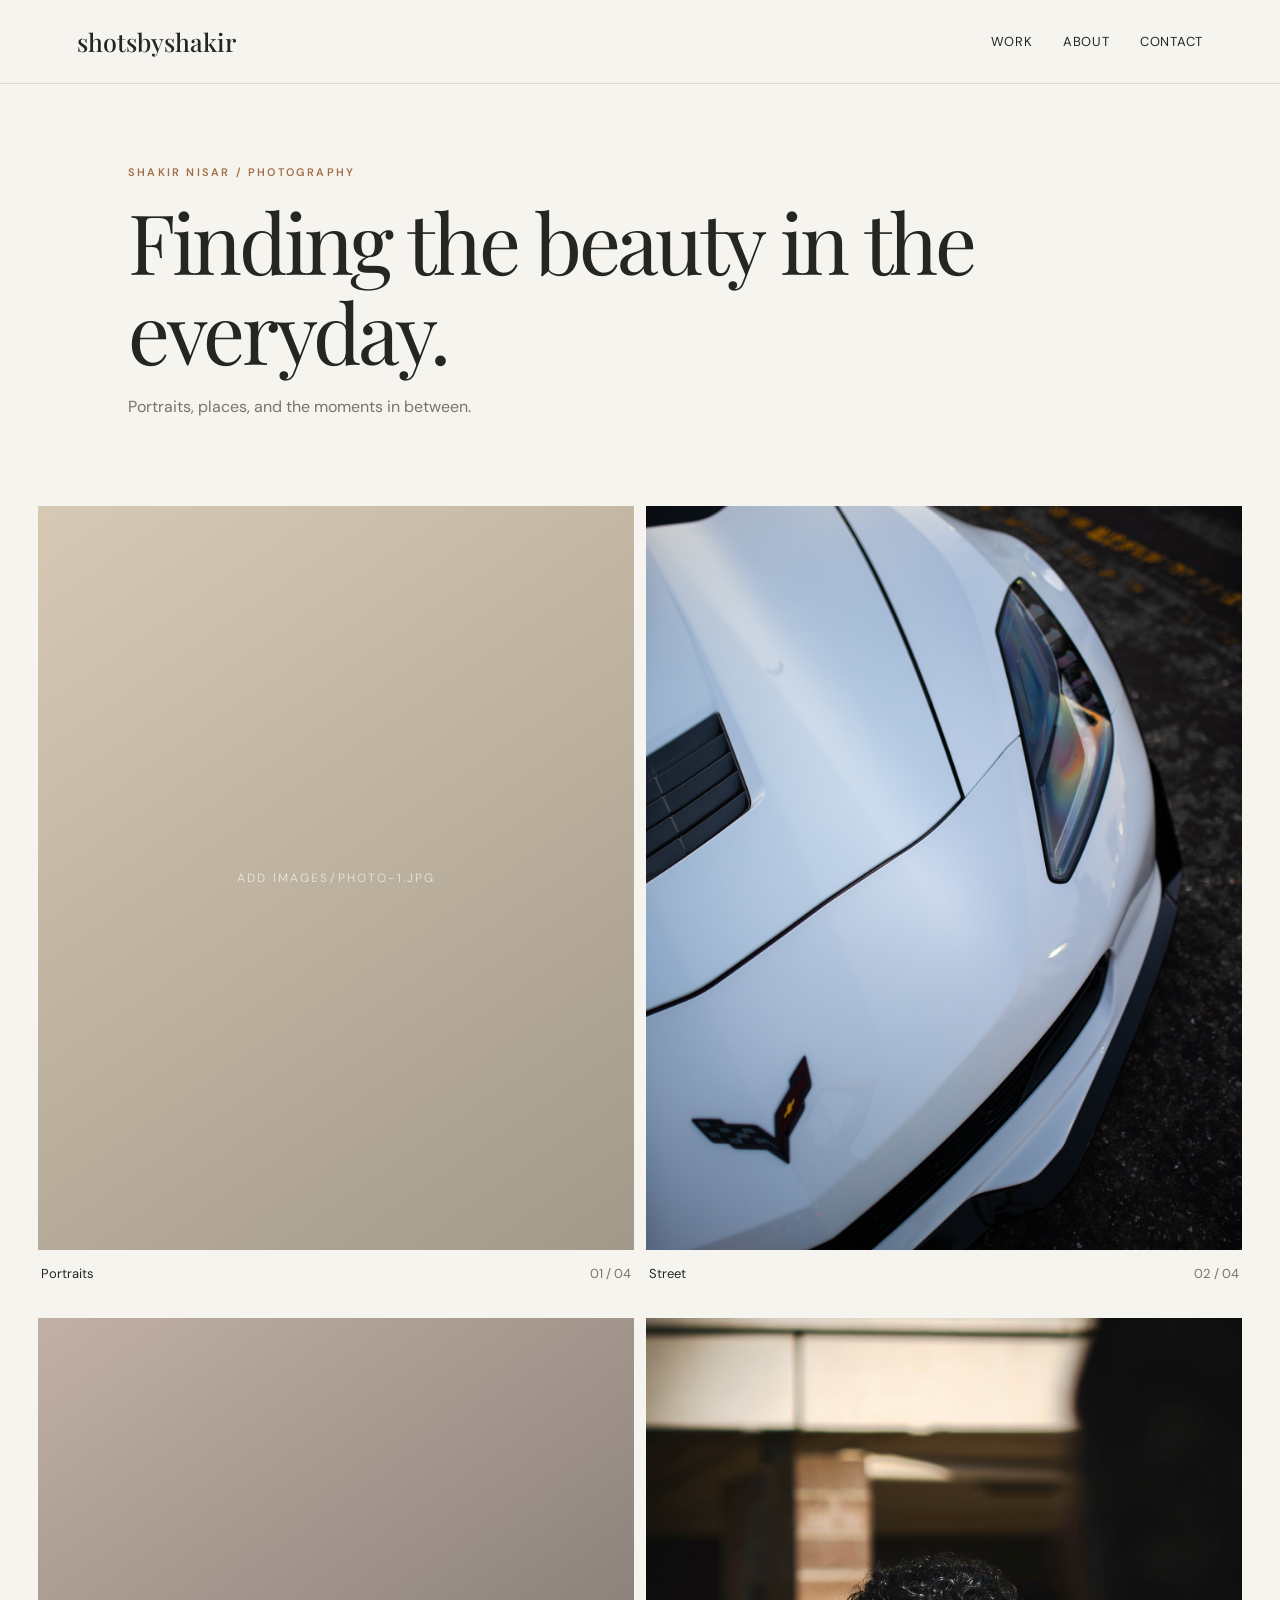
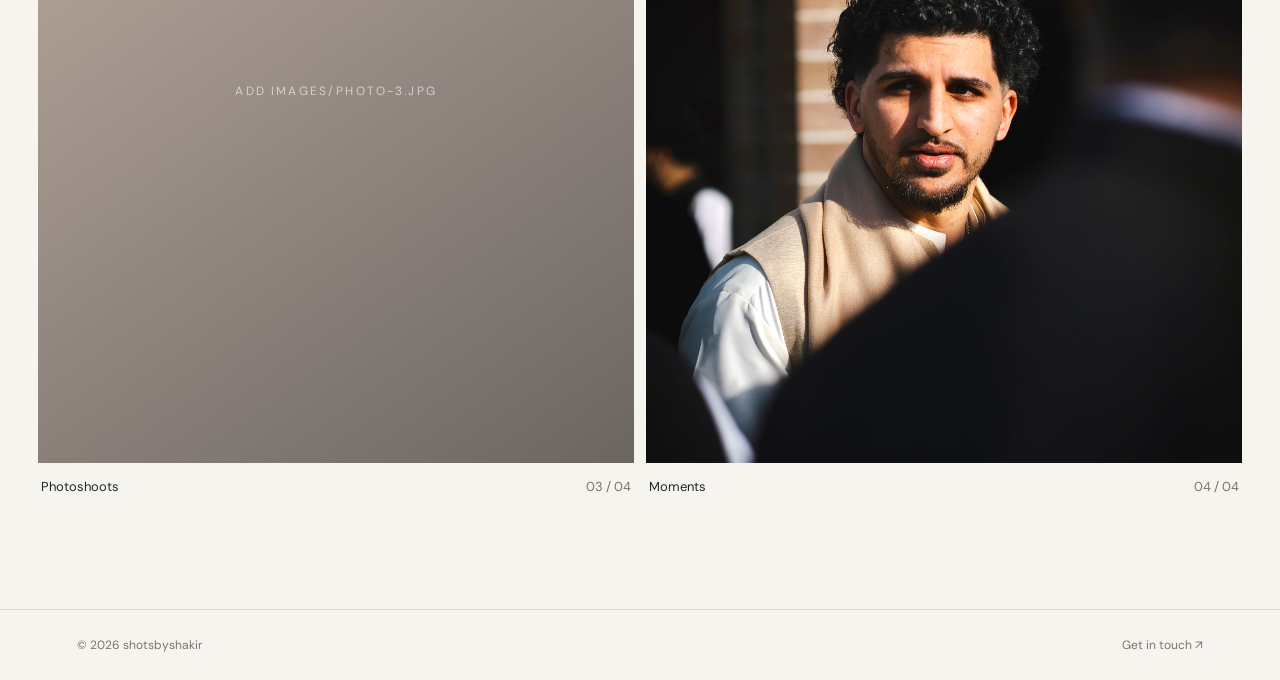
==== index.html @ bfca00ef "Add files via upload" ====
<!doctype html>
<html lang="en">
  <head>
    <meta charset="utf-8">
    <meta name="viewport" content="width=device-width, initial-scale=1">
    <meta name="description" content="Photography portfolio by Shakir Nisar.">
    <title>Work | shotsbyshakir</title>
    <link rel="stylesheet" href="style.css">
    <script src="script.js" defer></script>
  </head>
  <body>
    <header class="nav">
      <a class="logo" href="index.html">shotsbyshakir</a>
      <nav aria-label="Main navigation">
        <a href="index.html" aria-current="page">Work</a>
        <a href="about.html">About</a>
        <a href="contact.html">Contact</a>
      </nav>
    </header>
    <main>
      <section class="hero">
        <div>
          <p class="eyebrow">Shakir Nisar / Photography</p>
          <h1>Finding the beauty in the everyday.</h1>
          <p class="intro">Portraits, places, and the moments in between.</p>
        </div>
      </section>
      <section class="gallery" aria-label="Selected photographs">
        <figure class="photo-card">
          <div class="photo-frame">
            <span class="photo-placeholder">Add images/photo-1.jpg</span>
            <img src="images/photo-1.jpg" alt="Portrait photograph" loading="lazy">
          </div>
          <figcaption>
            <span>Portraits</span>
            <span>01 / 04</span>
          </figcaption>
        </figure>
        <figure class="photo-card">
          <div class="photo-frame">
            <span class="photo-placeholder">Add images/photo-2.jpg</span>
            <img src="images/photo-2.jpg" alt="Street photograph" loading="lazy">
          </div>
          <figcaption>
            <span>Street</span>
            <span>02 / 04</span>
          </figcaption>
        </figure>
        <figure class="photo-card">
          <div class="photo-frame">
            <span class="photo-placeholder">Add images/photo-3.jpg</span>
            <img src="images/photo-3.jpg" alt="Landscape photograph" loading="lazy">
          </div>
          <figcaption>
            <span>Photoshoots</span>
            <span>03 / 04</span>
          </figcaption>
        </figure>
        <figure class="photo-card">
          <div class="photo-frame">
            <span class="photo-placeholder">Add images/photo-4.jpg</span>
            <img src="images/photo-4.jpg" alt="Lifestyle photograph" loading="lazy">
          </div>
          <figcaption>
            <span>Moments</span>
            <span>04 / 04</span>
          </figcaption>
        </figure>
      </section>
    </main>
    <footer class="footer">
      <span>© 2026 shotsbyshakir</span>
      <a href="contact.html">Get in touch ↗</a>
    </footer>
  </body>
</html>
---- style.css ----
@import url('https://fonts.googleapis.com/css2?family=DM+Sans:wght@400;500;600&family=Playfair+Display:wght@400;500&display=swap');
:root {
  --ink: #252522;
  --muted: #77746e;
  --paper: #f6f4ef;
  --line: #dedbd4
}
* {
  box-sizing: border-box
}
html {
  scroll-behavior: smooth
}
body {
  margin: 0;
  background: var(--paper);
  color: var(--ink);
  font-family: 'DM Sans',Arial,sans-serif
}
a {
  color: inherit
}
img {
  display: block;
  max-width: 100%
}
.nav {
  height: 84px;
  display: flex;
  align-items: center;
  justify-content: space-between;
  padding: 0 max(24px,6vw);
  border-bottom: 1px solid var(--line);
  background: var(--paper)
}
.logo {
  font: 500 25px 'Playfair Display',Georgia,serif;
  text-decoration: none
}
.nav nav {
  display: flex;
  gap: 30px
}
.nav nav a {
  text-decoration: none;
  font-size: 13px;
  letter-spacing: .06em;
  text-transform: uppercase
}
.nav a:hover,.text-link:hover {
  color: #a46f48
}
.hero {
  min-height: 390px;
  display: flex;
  align-items: center;
  padding: 70px max(24px,10vw)
}
.eyebrow {
  text-transform: uppercase;
  letter-spacing: .2em;
  font-size: 11px;
  color: #a46f48;
  font-weight: 600
}
.hero h1,.page-title {
  font: 400 clamp(44px,6.5vw,88px)/1.08 'Playfair Display',Georgia,serif;
  letter-spacing: -.04em;
  max-width: 850px;
  margin: 17px 0
}
.intro {
  color: var(--muted);
  font-size: 16px;
  line-height: 1.7
}
.gallery {
  display: grid;
  grid-template-columns: repeat(2,minmax(0,1fr));
  gap: 12px;
  padding: 0 max(16px,3vw) 90px
}
.photo-card {
  margin: 0
}
.photo-frame {
  position: relative;
  aspect-ratio: 4/5;
  overflow: hidden;
  background: linear-gradient(145deg,#d7c9b4,#a3998a);
  display: grid;
  place-items: center
}
.photo-card:nth-child(2) .photo-frame {
  background: linear-gradient(145deg,#a9b1a4,#4d5953)
}
.photo-card:nth-child(3) .photo-frame {
  background: linear-gradient(145deg,#c1b0a4,#6b6562)
}
.photo-card:nth-child(4) .photo-frame {
  background: linear-gradient(145deg,#c4c4bc,#818883)
}
.photo-frame img {
  width: 100%;
  height: 100%;
  object-fit: cover;
  position: absolute;
  inset: 0
}
.photo-frame img:not([src]),.photo-frame img.is-missing {
  display: none
}
.photo-placeholder {
  text-align: center;
  color: #fff9;
  letter-spacing: .18em;
  text-transform: uppercase;
  font-size: 12px;
  padding: 20px
}
.photo-frame:has(img:not(.is-missing)) .photo-placeholder {
  display: none
}
figcaption {
  padding: 15px 3px 24px;
  display: flex;
  justify-content: space-between;
  gap: 12px;
  font-size: 13px
}
figcaption span:last-child {
  color: var(--muted)
}
.page {
  max-width: 1050px;
  min-height: calc(100vh - 180px);
  padding: 100px max(24px,6vw);
  margin: auto
}
.page-copy {
  max-width: 620px;
  line-height: 1.8;
  color: #57544f;
  font-size: 17px
}
.text-link {
  display: inline-block;
  margin-top: 25px;
  text-underline-offset: 5px
}
.contact-card {
  margin-top: 35px;
  border-top: 1px solid var(--line);
  padding-top: 25px
}
.contact-card a {
  font: 400 clamp(22px,4vw,42px) 'Playfair Display',Georgia,serif;
  text-underline-offset: 7px;
  overflow-wrap: anywhere
}
.footer {
  border-top: 1px solid var(--line);
  padding: 27px max(24px,6vw);
  display: flex;
  justify-content: space-between;
  gap: 20px;
  color: var(--muted);
  font-size: 12px
}
.footer a {
  text-decoration: none
}
@media(max-width:650px) {
  .nav {
    height: 70px
  }
  .logo {
    font-size: 20px
  }
  .nav nav {
    gap: 15px
  }
  .nav nav a {
    font-size: 11px
  }
  .hero {
    min-height: 350px
  }
  .gallery {
    grid-template-columns: 1fr
  }
  .page {
    padding-top: 70px
  }
  .footer {
    flex-direction: column
  }
}
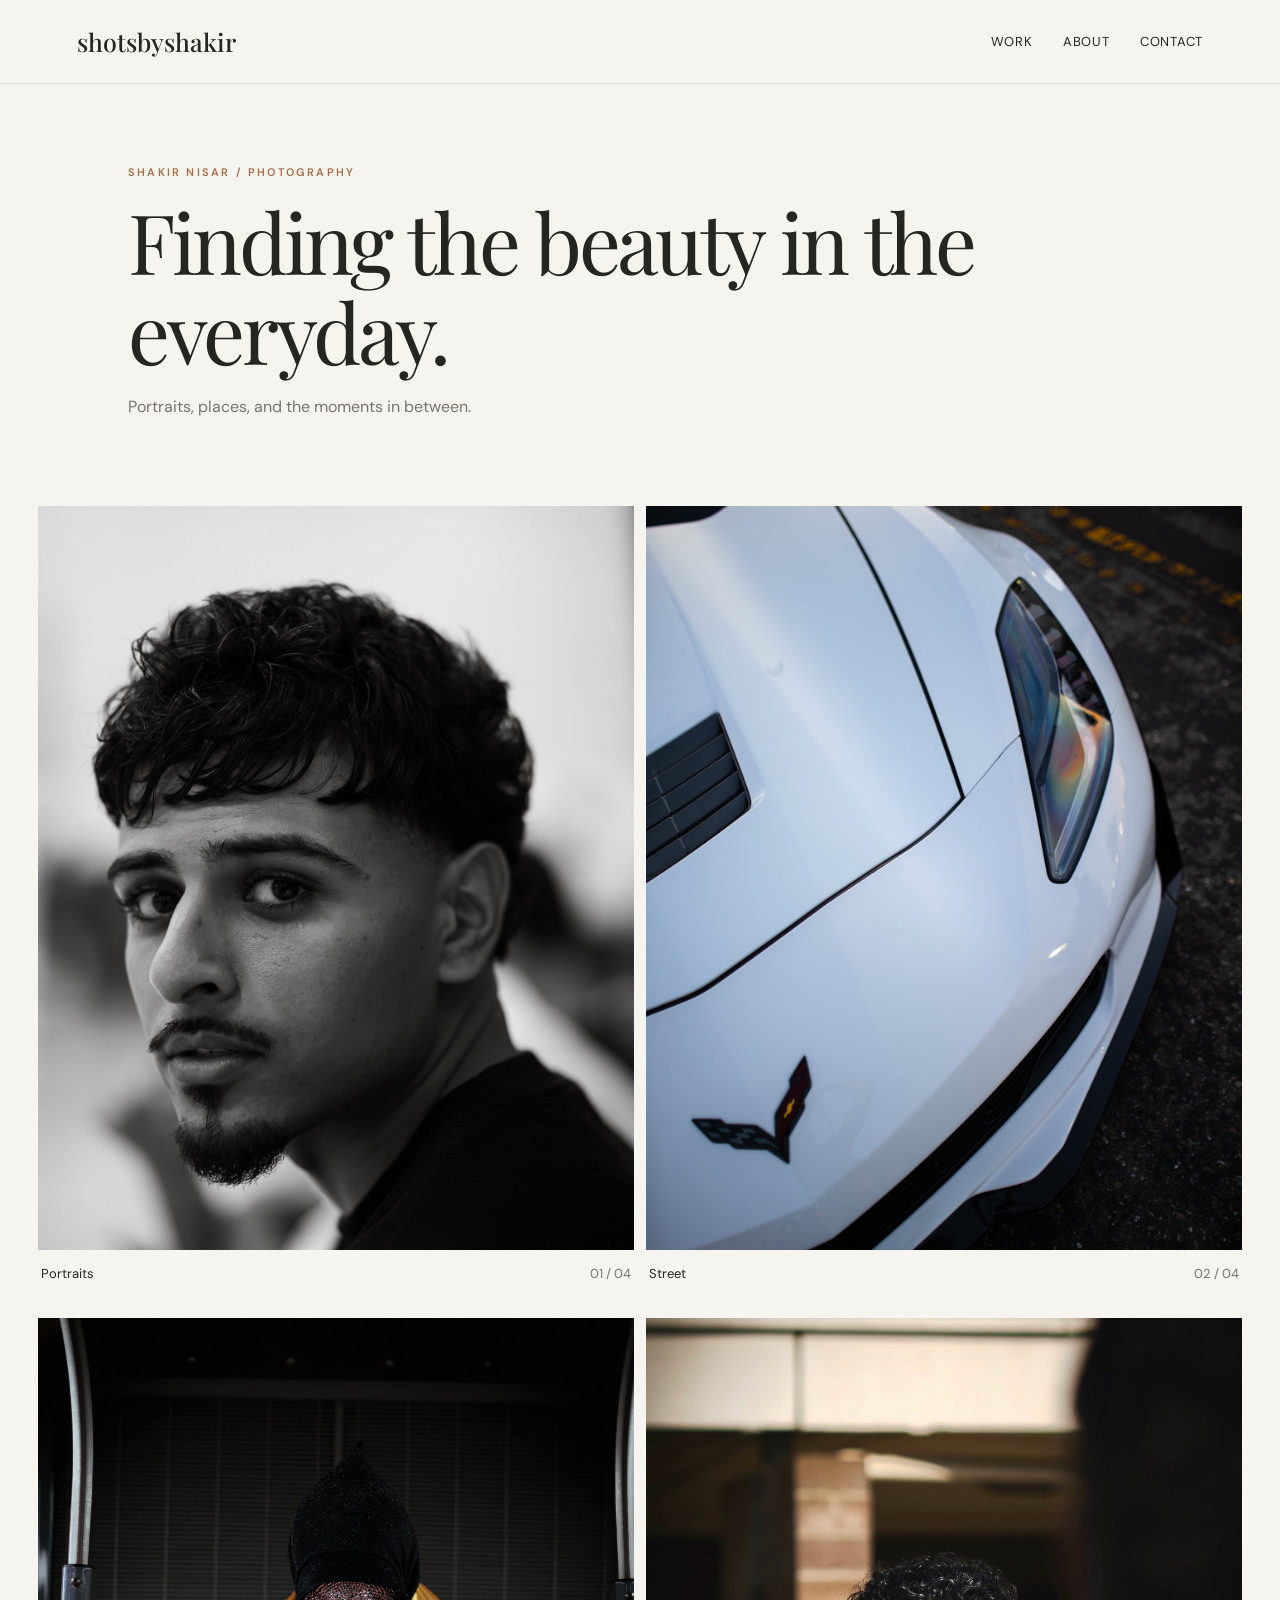
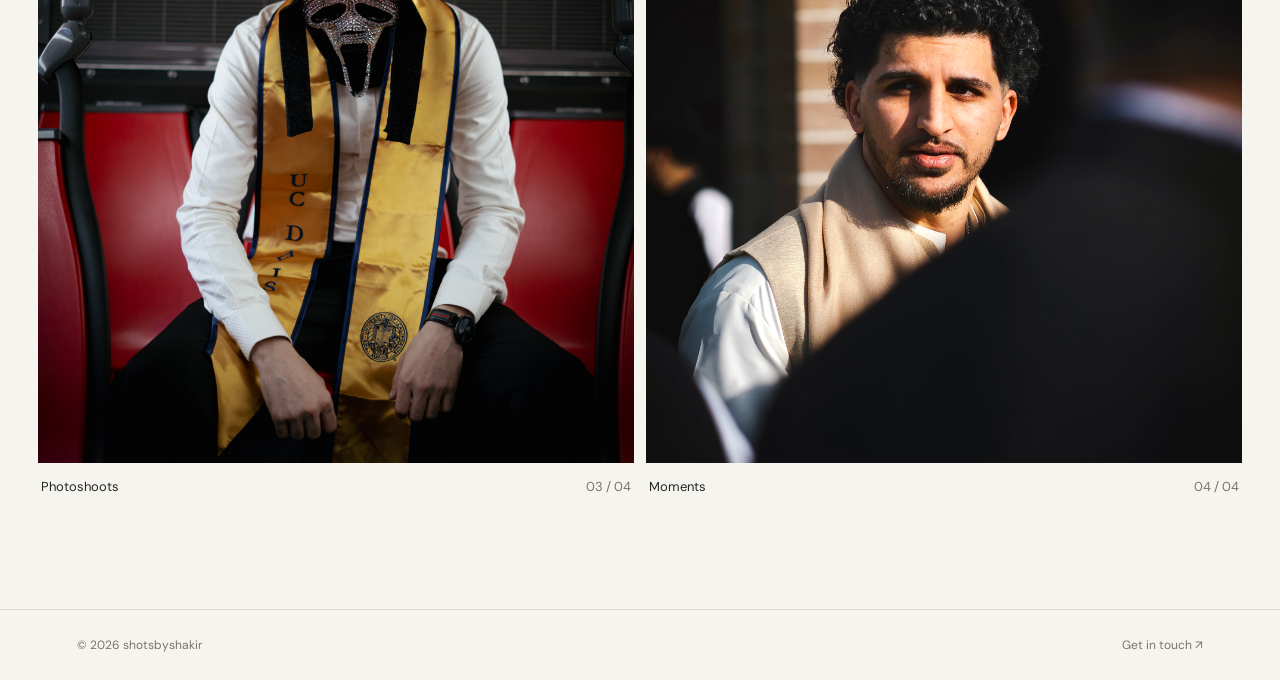
==== commit 5ec0c843: "Change image file extensions from .jpg to .JPG" ====
--- a/index.html
+++ b/index.html
@@ -29,7 +29,7 @@
         <figure class="photo-card">
           <div class="photo-frame">
             <span class="photo-placeholder">Add images/photo-1.jpg</span>
-            <img src="images/photo-1.jpg" alt="Portrait photograph" loading="lazy">
+            <img src="images/photo-1.JPG" alt="Portrait photograph" loading="lazy">
           </div>
           <figcaption>
             <span>Portraits</span>
@@ -49,7 +49,7 @@
         <figure class="photo-card">
           <div class="photo-frame">
             <span class="photo-placeholder">Add images/photo-3.jpg</span>
-            <img src="images/photo-3.jpg" alt="Landscape photograph" loading="lazy">
+            <img src="images/photo-3.JPG" alt="Landscape photograph" loading="lazy">
           </div>
           <figcaption>
             <span>Photoshoots</span>
